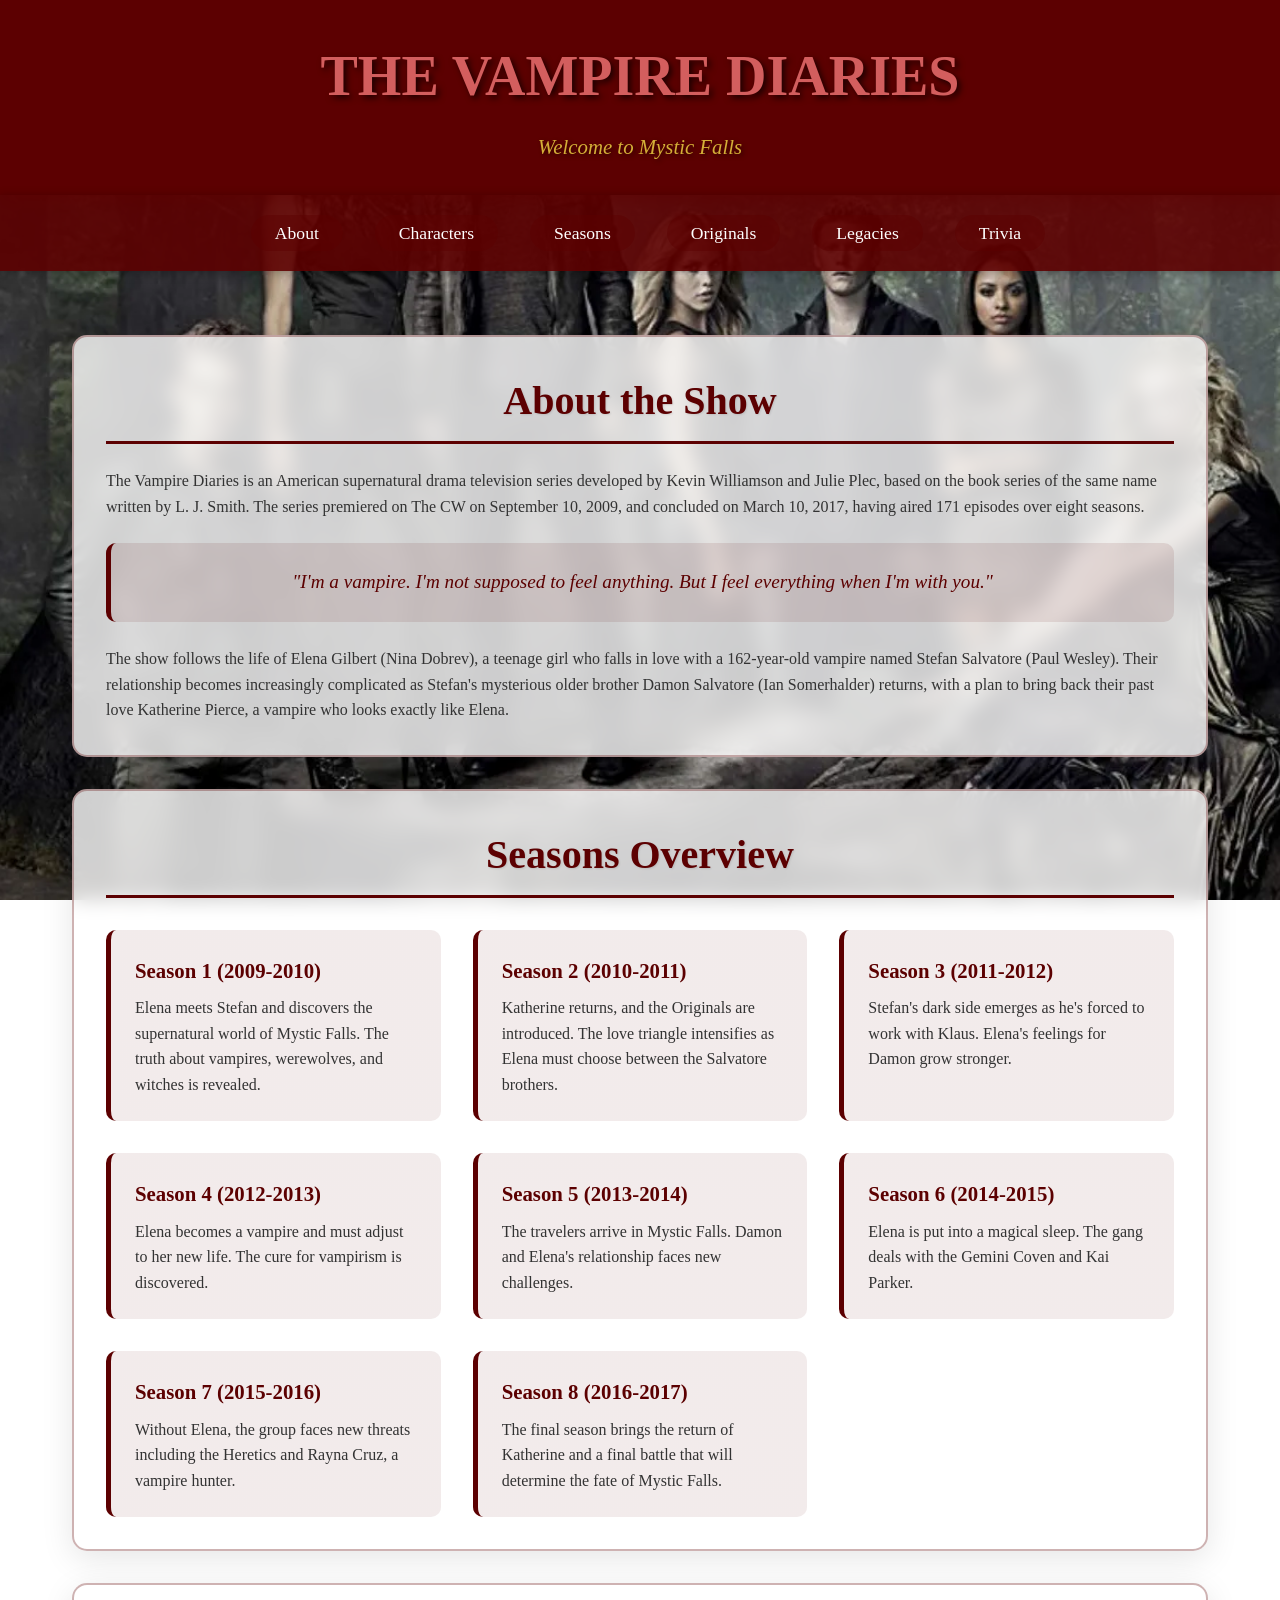
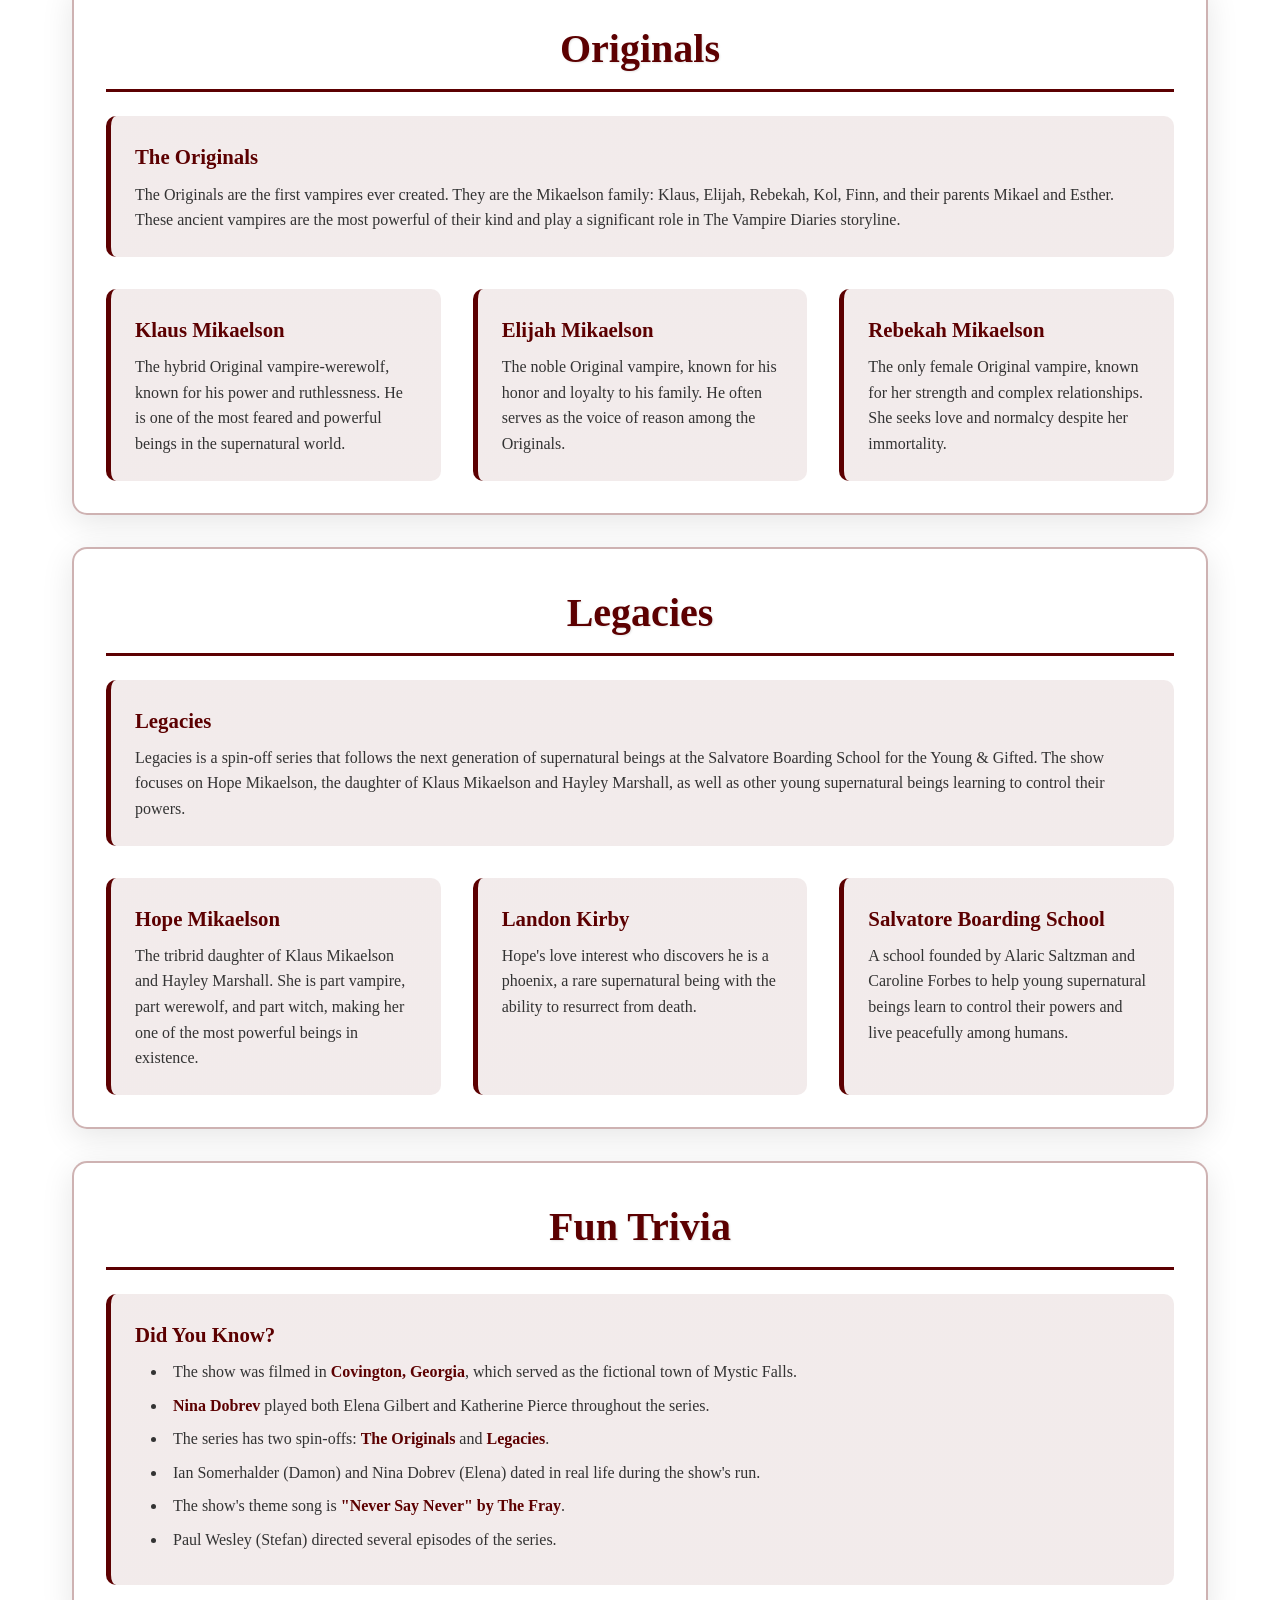
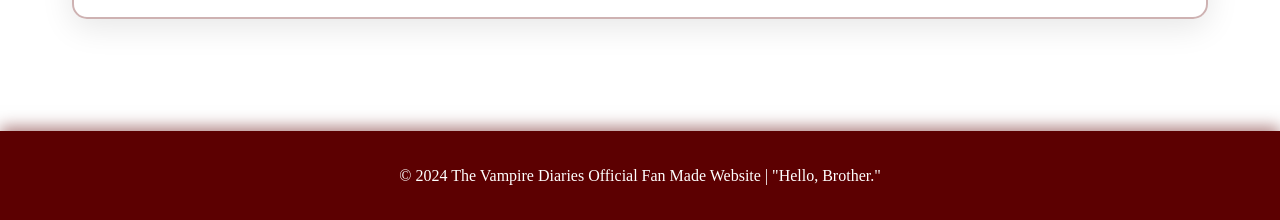
==== index.html @ edafb7a0 "Commit" ====
<!DOCTYPE html>
<html lang="en">
<head>
    <meta charset="UTF-8">
    <meta name="viewport" content="width=device-width, initial-scale=1.0">
    <title>The Vampire Diaries - Official Fan Made Website</title>
    <link rel="stylesheet" href="styles.css">
</head>
<body>
    <header>
        <h1>THE VAMPIRE DIARIES</h1>
        <p class="tagline">Welcome to Mystic Falls</p>
    </header>

    <nav>
        <ul>
            <li><a href="index.html#about">About</a></li>
            <li><a href="characters.html">Characters</a></li>
            <li><a href="index.html#seasons">Seasons</a></li>
            <li><a href="index.html#originals">Originals</a></li>
            <li><a href="index.html#legacies">Legacies</a></li>
            <li><a href="index.html#trivia">Trivia</a></li>
        </ul>
    </nav>

    <div class="container">
        <section id="about" class="section">
            <h2>About the Show</h2>
            <p style="color: #333333;">The Vampire Diaries is an American supernatural drama television series developed by Kevin Williamson and Julie Plec, based on the book series of the same name written by L. J. Smith. The series premiered on The CW on September 10, 2009, and concluded on March 10, 2017, having aired 171 episodes over eight seasons.</p>
            
            <div class="quote">
                "I'm a vampire. I'm not supposed to feel anything. But I feel everything when I'm with you."
            </div>

            <p style="color: #333333;">The show follows the life of Elena Gilbert (Nina Dobrev), a teenage girl who falls in love with a 162-year-old vampire named Stefan Salvatore (Paul Wesley). Their relationship becomes increasingly complicated as Stefan's mysterious older brother Damon Salvatore (Ian Somerhalder) returns, with a plan to bring back their past love Katherine Pierce, a vampire who looks exactly like Elena.</p>
        </section>

        <section id="seasons" class="section">
            <h2>Seasons Overview</h2>
            <div class="info-grid">
                <div class="info-box">
                    <h4>Season 1 (2009-2010)</h4>
                    <p style="color: #333333;">Elena meets Stefan and discovers the supernatural world of Mystic Falls. The truth about vampires, werewolves, and witches is revealed.</p>
                </div>
                <div class="info-box">
                    <h4>Season 2 (2010-2011)</h4>
                    <p style="color: #333333;">Katherine returns, and the Originals are introduced. The love triangle intensifies as Elena must choose between the Salvatore brothers.</p>
                </div>
                <div class="info-box">
                    <h4>Season 3 (2011-2012)</h4>
                    <p style="color: #333333;">Stefan's dark side emerges as he's forced to work with Klaus. Elena's feelings for Damon grow stronger.</p>
                </div>
                <div class="info-box">
                    <h4>Season 4 (2012-2013)</h4>
                    <p style="color: #333333;">Elena becomes a vampire and must adjust to her new life. The cure for vampirism is discovered.</p>
                </div>
                <div class="info-box">
                    <h4>Season 5 (2013-2014)</h4>
                    <p style="color: #333333;">The travelers arrive in Mystic Falls. Damon and Elena's relationship faces new challenges.</p>
                </div>
                <div class="info-box">
                    <h4>Season 6 (2014-2015)</h4>
                    <p style="color: #333333;">Elena is put into a magical sleep. The gang deals with the Gemini Coven and Kai Parker.</p>
                </div>
                <div class="info-box">
                    <h4>Season 7 (2015-2016)</h4>
                    <p style="color: #333333;">Without Elena, the group faces new threats including the Heretics and Rayna Cruz, a vampire hunter.</p>
                </div>
                <div class="info-box">
                    <h4>Season 8 (2016-2017)</h4>
                    <p style="color: #333333;">The final season brings the return of Katherine and a final battle that will determine the fate of Mystic Falls.</p>
                </div>
            </div>
        </section>

        <section id="originals" class="section">
            <h2>Originals</h2>
            <div class="info-box">
                <h4>The Originals</h4>
                <p style="color: #333333;">The Originals are the first vampires ever created. They are the Mikaelson family: Klaus, Elijah, Rebekah, Kol, Finn, and their parents Mikael and Esther. These ancient vampires are the most powerful of their kind and play a significant role in The Vampire Diaries storyline.</p>
            </div>
            <div class="info-grid">
                <div class="info-box">
                    <h4>Klaus Mikaelson</h4>
                    <p style="color: #333333;">The hybrid Original vampire-werewolf, known for his power and ruthlessness. He is one of the most feared and powerful beings in the supernatural world.</p>
                </div>
                <div class="info-box">
                    <h4>Elijah Mikaelson</h4>
                    <p style="color: #333333;">The noble Original vampire, known for his honor and loyalty to his family. He often serves as the voice of reason among the Originals.</p>
                </div>
                <div class="info-box">
                    <h4>Rebekah Mikaelson</h4>
                    <p style="color: #333333;">The only female Original vampire, known for her strength and complex relationships. She seeks love and normalcy despite her immortality.</p>
                </div>
            </div>
        </section>

        <section id="legacies" class="section">
            <h2>Legacies</h2>
            <div class="info-box">
                <h4>Legacies</h4>
                <p style="color: #333333;">Legacies is a spin-off series that follows the next generation of supernatural beings at the Salvatore Boarding School for the Young & Gifted. The show focuses on Hope Mikaelson, the daughter of Klaus Mikaelson and Hayley Marshall, as well as other young supernatural beings learning to control their powers.</p>
            </div>
            <div class="info-grid">
                <div class="info-box">
                    <h4>Hope Mikaelson</h4>
                    <p style="color: #333333;">The tribrid daughter of Klaus Mikaelson and Hayley Marshall. She is part vampire, part werewolf, and part witch, making her one of the most powerful beings in existence.</p>
                </div>
                <div class="info-box">
                    <h4>Landon Kirby</h4>
                    <p style="color: #333333;">Hope's love interest who discovers he is a phoenix, a rare supernatural being with the ability to resurrect from death.</p>
                </div>
                <div class="info-box">
                    <h4>Salvatore Boarding School</h4>
                <p style="color: #333333;">A school founded by Alaric Saltzman and Caroline Forbes to help young supernatural beings learn to control their powers and live peacefully among humans.</p>
                </div>
            </div>
        </section>

        <section id="trivia" class="section">
            <h2>Fun Trivia</h2>
            <div class="info-box">
                <h4>Did You Know?</h4>
                <ul>
                    <li>The show was filmed in <span class="highlight">Covington, Georgia</span>, which served as the fictional town of Mystic Falls.</li>
                    <li><span class="highlight">Nina Dobrev</span> played both Elena Gilbert and Katherine Pierce throughout the series.</li>
                    <li>The series has two spin-offs: <span class="highlight">The Originals</span> and <span class="highlight">Legacies</span>.</li>
                    <li>Ian Somerhalder (Damon) and Nina Dobrev (Elena) dated in real life during the show's run.</li>
                    <li>The show's theme song is <span class="highlight">"Never Say Never" by The Fray</span>.</li>
                    <li>Paul Wesley (Stefan) directed several episodes of the series.</li>
                </ul>
            </div>
        </section>
    </div>

    <footer>
        <p>&copy; 2024 The Vampire Diaries Official Fan Made Website | "Hello, Brother."</p>
    </footer>
    <script src="script.js"></script>
</body>
</html>
---- styles.css ----
* {
    margin: 0;
    padding: 0;
    box-sizing: border-box;
}

body {
    font-family: 'Georgia', serif;
    background: linear-gradient(135deg, #a83a3a 0%, #f5f5f5 50%, #a83a3a 100%);
    /* Background image settings */
    background-image: url('images/background.jpg'); 
    background-size: cover;
    background-position: center;
    background-attachment: fixed;
    background-repeat: no-repeat;
    color: #1a1a1a;
    line-height: 1.6;
}

header {
    background: linear-gradient(135deg, #5C0001 0%, #5C0001 100%);
    /* Optional: Add header background image */
    /* background-image: url('images/header-bg.jpg'); */
    /* background-size: cover; */
    /* background-position: center; */
    /* background-blend-mode: overlay; */
    padding: 2rem 0;
    text-align: center;
    box-shadow: 0 4px 15px rgba(92, 0, 1, 0.5);
    position: relative;
}

/* Logo image styling */
.logo {
    max-width: 200px;
    height: auto;
    margin-bottom: 1rem;
}

.logo img {
    width: 100%;
    height: auto;
    display: block;
}

h1 {
    font-size: 3.5rem;
    text-shadow: 3px 3px 6px rgba(0, 0, 0, 0.7);
    margin-bottom: 0.5rem;
    color: #d35e5e;
}

.tagline {
    font-size: 1.3rem;
    font-style: italic;
    color: #d4af37;
    text-shadow: 2px 2px 4px rgba(0, 0, 0, 0.5);
}

nav {
    background-color: rgba(92, 0, 1, 0.9);
    padding: 1rem 0;
    position: sticky;
    top: 0;
    z-index: 100;
    box-shadow: 0 2px 10px rgba(0, 0, 0, 0.3);
}

nav ul {
    list-style: none;
    display: flex;
    justify-content: center;
    flex-wrap: wrap;
    gap: 2rem;
}

nav a {
    color: #ffffff;
    text-decoration: none;
    font-size: 1.1rem;
    padding: 0.5rem 1.5rem;
    border-radius: 25px;
    transition: all 0.3s ease;
    background-color: rgba(92, 0, 1, 0.5);
}

nav a:hover {
    background-color: #5C0001;
    transform: translateY(-2px);
    box-shadow: 0 4px 8px rgba(92, 0, 1, 0.4);
}

.container {
    max-width: 1200px;
    margin: 0 auto;
    padding: 2rem;
}

.section {
    background: rgba(255, 255, 255, 0.8);
    border-radius: 15px;
    padding: 2rem;
    margin: 2rem 0;
    backdrop-filter: blur(10px);
    border: 2px solid rgba(92, 0, 1, 0.3);
    box-shadow: 0 8px 32px rgba(0, 0, 0, 0.1);
}

.section h2 {
    color: #5C0001;
    font-size: 2.5rem;
    margin-bottom: 1.5rem;
    text-align: center;
    text-shadow: 1px 1px 2px rgba(0, 0, 0, 0.1);
    border-bottom: 3px solid #5C0001;
    padding-bottom: 0.5rem;
}

.section h3 {
    color: #5C0001;
    font-size: 1.8rem;
    margin: 1.5rem 0 1rem 0;
}

.characters {
    display: grid;
    grid-template-columns: repeat(auto-fit, minmax(250px, 1fr));
    gap: 1.5rem;
    margin-top: 2rem;
}

.characters a {
    text-decoration: none;
    color: inherit;
    display: block;
}

.character-card {
    background: linear-gradient(135deg, rgba(92, 0, 1, 0.1) 0%, rgba(92, 0, 1, 0.1) 100%);
    /* Optional: Add character image background */
    /* background-image: url('images/characters/placeholder.jpg'); */
    /* background-size: cover; */
    /* background-position: center; */
    border-radius: 10px;
    padding: 1.5rem;
    text-align: center;
    border: 2px solid rgba(92, 0, 1, 0.5);
    transition: transform 0.3s ease, box-shadow 0.3s ease;
    position: relative;
    overflow: hidden;
}

/* Character image within card */
.character-image {
    width: 100%;
    max-width: 200px;
    height: 250px;
    object-fit: cover;
    border-radius: 8px;
    margin: 0 auto 1rem;
    display: block;
    border: 2px solid rgba(92, 0, 1, 0.3);
}

.character-image img {
    width: 100%;
    height: 100%;
    object-fit: cover;
    border-radius: 6px;
}

/* Character profile image on individual pages */
.character-profile-image {
    width: 100%;
    max-width: 400px;
    height: auto;
    min-height: 300px;
    border-radius: 15px;
    margin: 0 auto 2rem;
    display: block;
    box-shadow: 0 8px 25px rgba(92, 0, 1, 0.4);
    border: 3px solid rgba(92, 0, 1, 0.5);
    background: linear-gradient(135deg, rgba(92, 0, 1, 0.1) 0%, rgba(92, 0, 1, 0.05) 100%);
    position: relative;
}

.character-profile-image img {
    width: 100%;
    height: auto;
    display: block;
    border-radius: 12px;
}

/* Placeholder for missing images */
.character-profile-image::before {
    content: "Character Image";
    position: absolute;
    top: 50%;
    left: 50%;
    transform: translate(-50%, -50%);
    color: rgba(92, 0, 1, 0.5);
    font-size: 1.2rem;
    font-weight: bold;
    display: none;
}

.character-profile-image img[src=""],
.character-profile-image:not(:has(img[src]))::before {
    display: block;
}

.character-header {
    text-align: center;
    margin-bottom: 2rem;
}

.character-card:hover {
    transform: translateY(-5px);
    box-shadow: 0 10px 25px rgba(92, 0, 1, 0.5);
    border-color: #5C0001;
}

.character-card h4 {
    color: #5C0001;
    font-size: 1.5rem;
    margin-bottom: 0.5rem;
}

.character-card p {
    color: #333333;
    font-size: 0.95rem;
}

.info-grid {
    display: grid;
    grid-template-columns: repeat(auto-fit, minmax(300px, 1fr));
    gap: 2rem;
    margin-top: 2rem;
}

.info-box {
    background: linear-gradient(135deg, rgba(92, 0, 1, 0.08) 0%, rgba(92, 0, 1, 0.08) 100%);
    padding: 1.5rem;
    border-radius: 10px;
    border-left: 5px solid #5C0001;
}

.info-box h4 {
    color: #5C0001;
    margin-bottom: 0.5rem;
    font-size: 1.3rem;
}

ul {
    list-style-position: inside;
    color: #333333;
    margin-left: 1rem;
}

ul li {
    margin: 0.5rem 0;
}

.highlight {
    color: #5C0001;
    font-weight: bold;
}

footer {
    background: linear-gradient(135deg, #5C0001 0%, #5C0001 100%);
    /* Optional: Add footer background image */
    /* background-image: url('images/footer-bg.jpg'); */
    /* background-size: cover; */
    /* background-position: center; */
    /* background-blend-mode: overlay; */
    text-align: center;
    padding: 2rem;
    margin-top: 3rem;
    box-shadow: 0 -4px 15px rgba(92, 0, 1, 0.5);
    position: relative;
}

/* Decorative images */
.decorative-image {
    max-width: 100%;
    height: auto;
    display: block;
    margin: 1rem auto;
}

.section-image {
    width: 100%;
    max-width: 600px;
    height: auto;
    border-radius: 10px;
    margin: 1.5rem auto;
    display: block;
    box-shadow: 0 4px 15px rgba(0, 0, 0, 0.2);
    border: 2px solid rgba(92, 0, 1, 0.3);
}

/* Icon images */
.icon {
    width: 24px;
    height: 24px;
    display: inline-block;
    vertical-align: middle;
    margin-right: 0.5rem;
}

.icon-small {
    width: 16px;
    height: 16px;
}

.icon-large {
    width: 48px;
    height: 48px;
}

footer p {
    color: #ffffff;
    font-size: 1rem;
}

.quote {
    font-style: italic;
    font-size: 1.2rem;
    color: #5C0001;
    text-align: center;
    padding: 1.5rem;
    background: rgba(92, 0, 1, 0.1);
    border-radius: 10px;
    border-left: 5px solid #5C0001;
    margin: 1.5rem 0;
}

@media (max-width: 768px) {
    h1 {
        font-size: 2.5rem;
    }
    
    nav ul {
        flex-direction: column;
        gap: 0.5rem;
    }
}
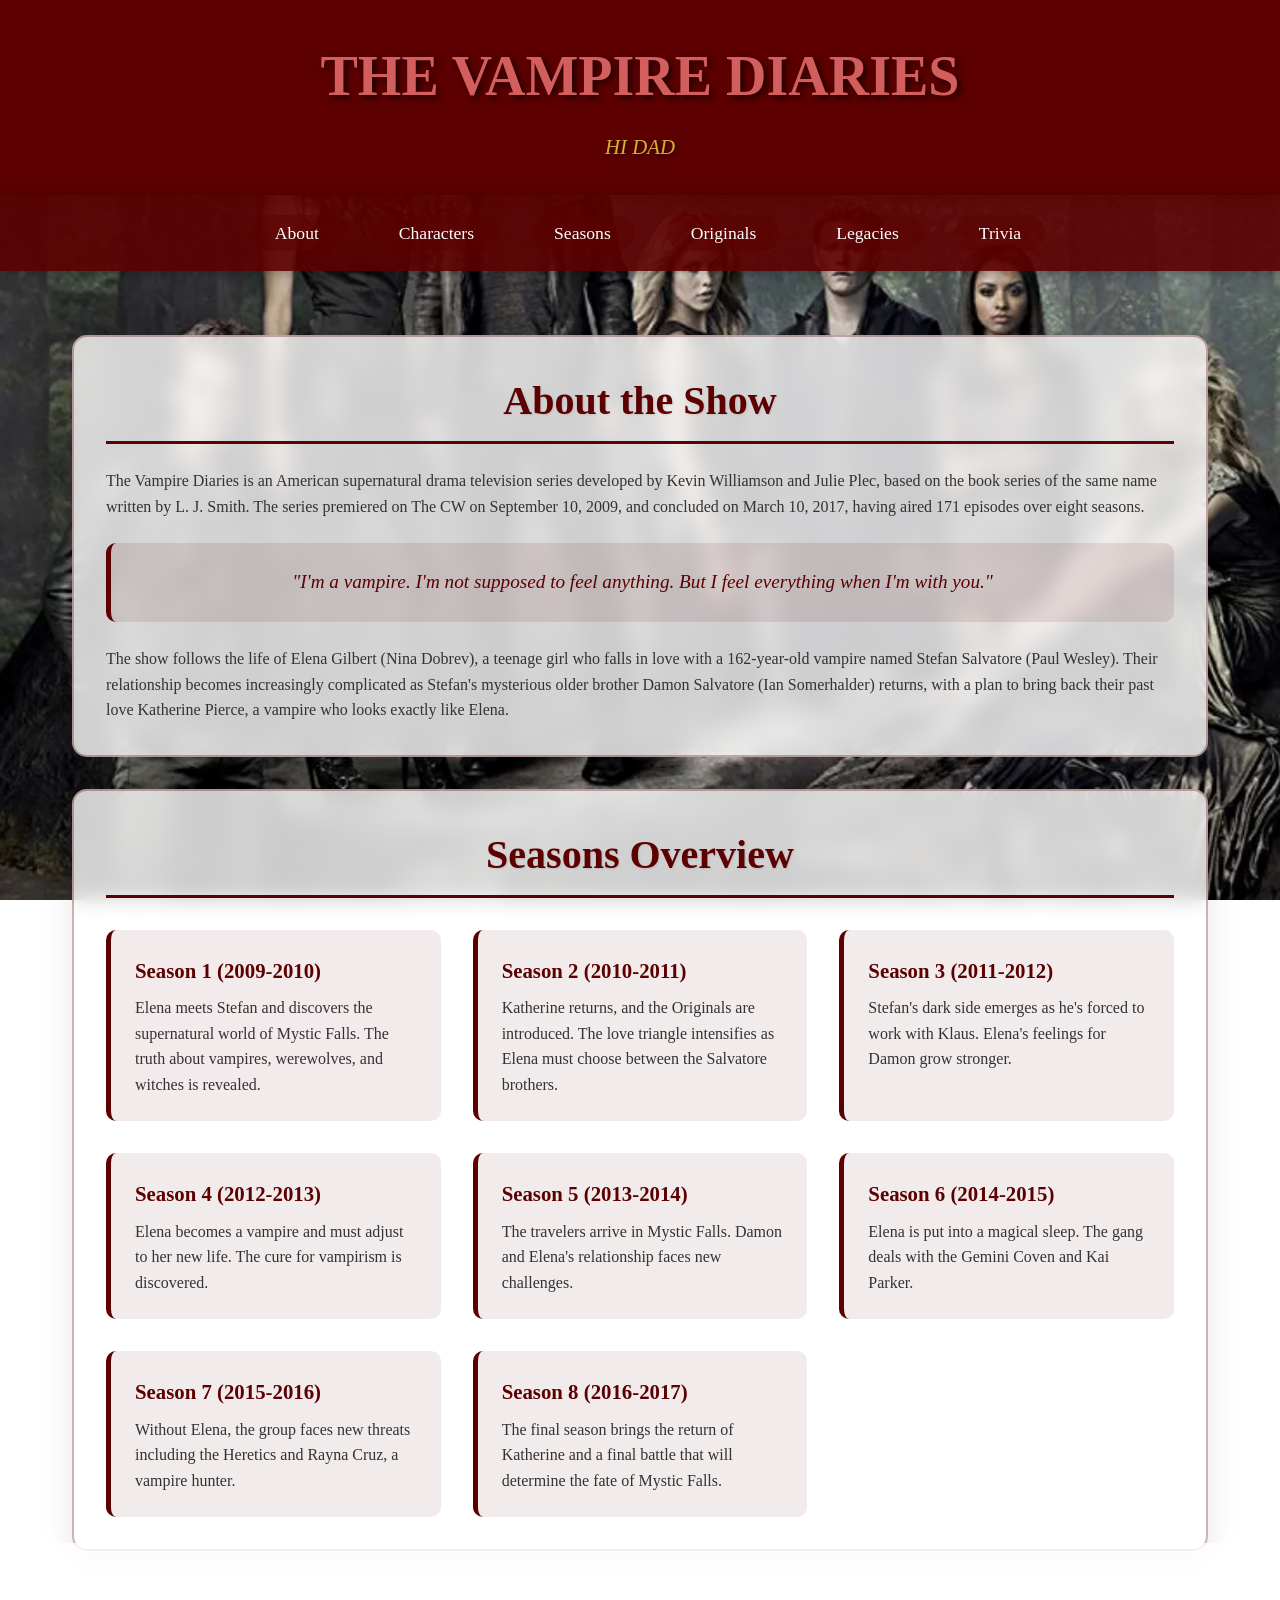
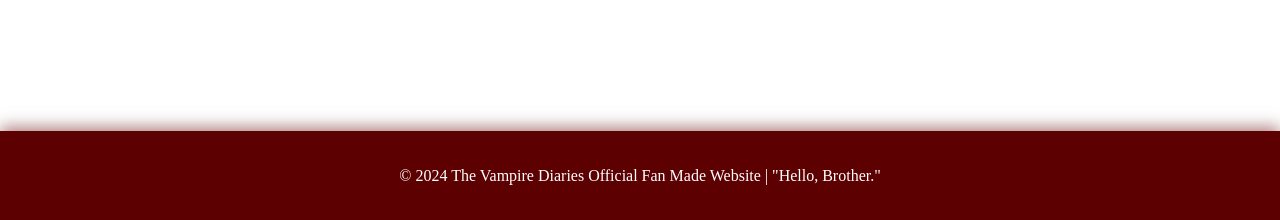
==== commit cdc0e3d5: "info change" ====
--- a/index.html
+++ b/index.html
@@ -9,7 +9,7 @@
 <body>
     <header>
         <h1>THE VAMPIRE DIARIES</h1>
-        <p class="tagline">Welcome to Mystic Falls</p>
+        <p class="tagline">HI DAD</p>
     </header>
 
     <nav>
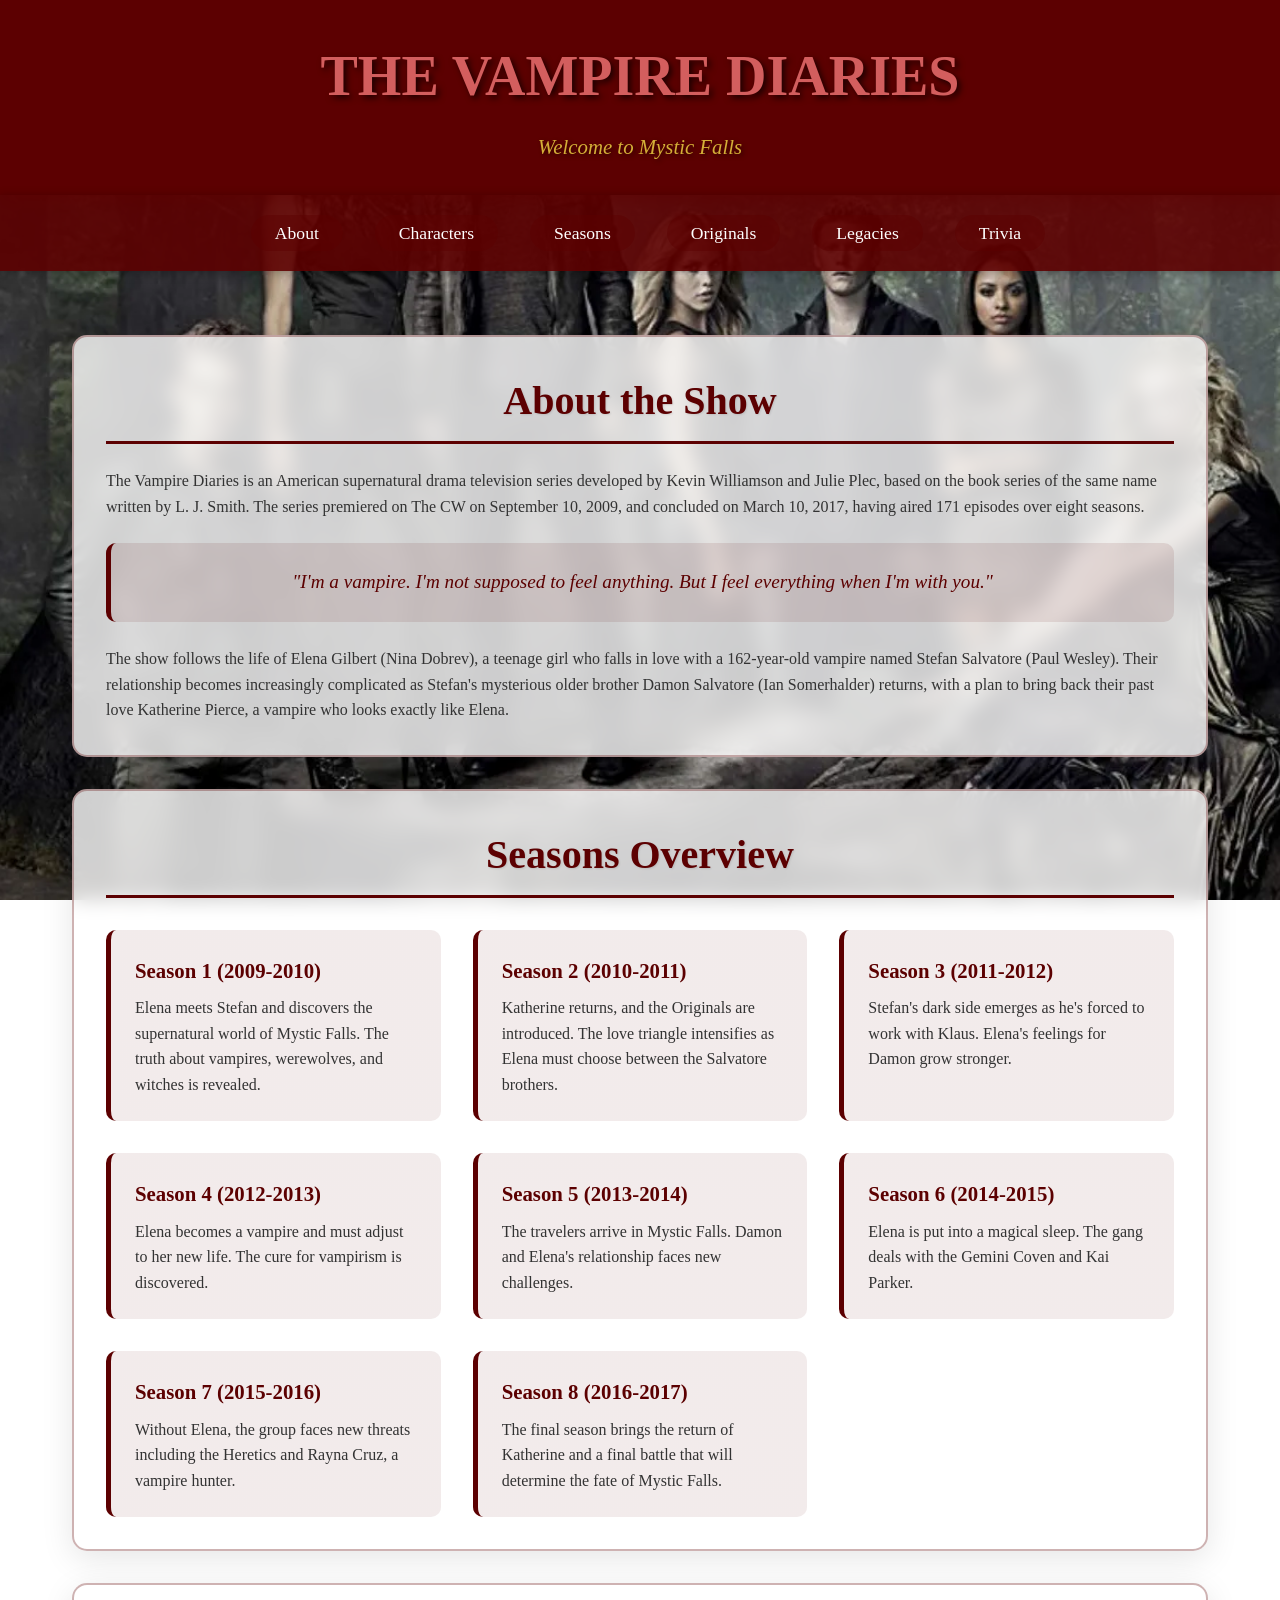
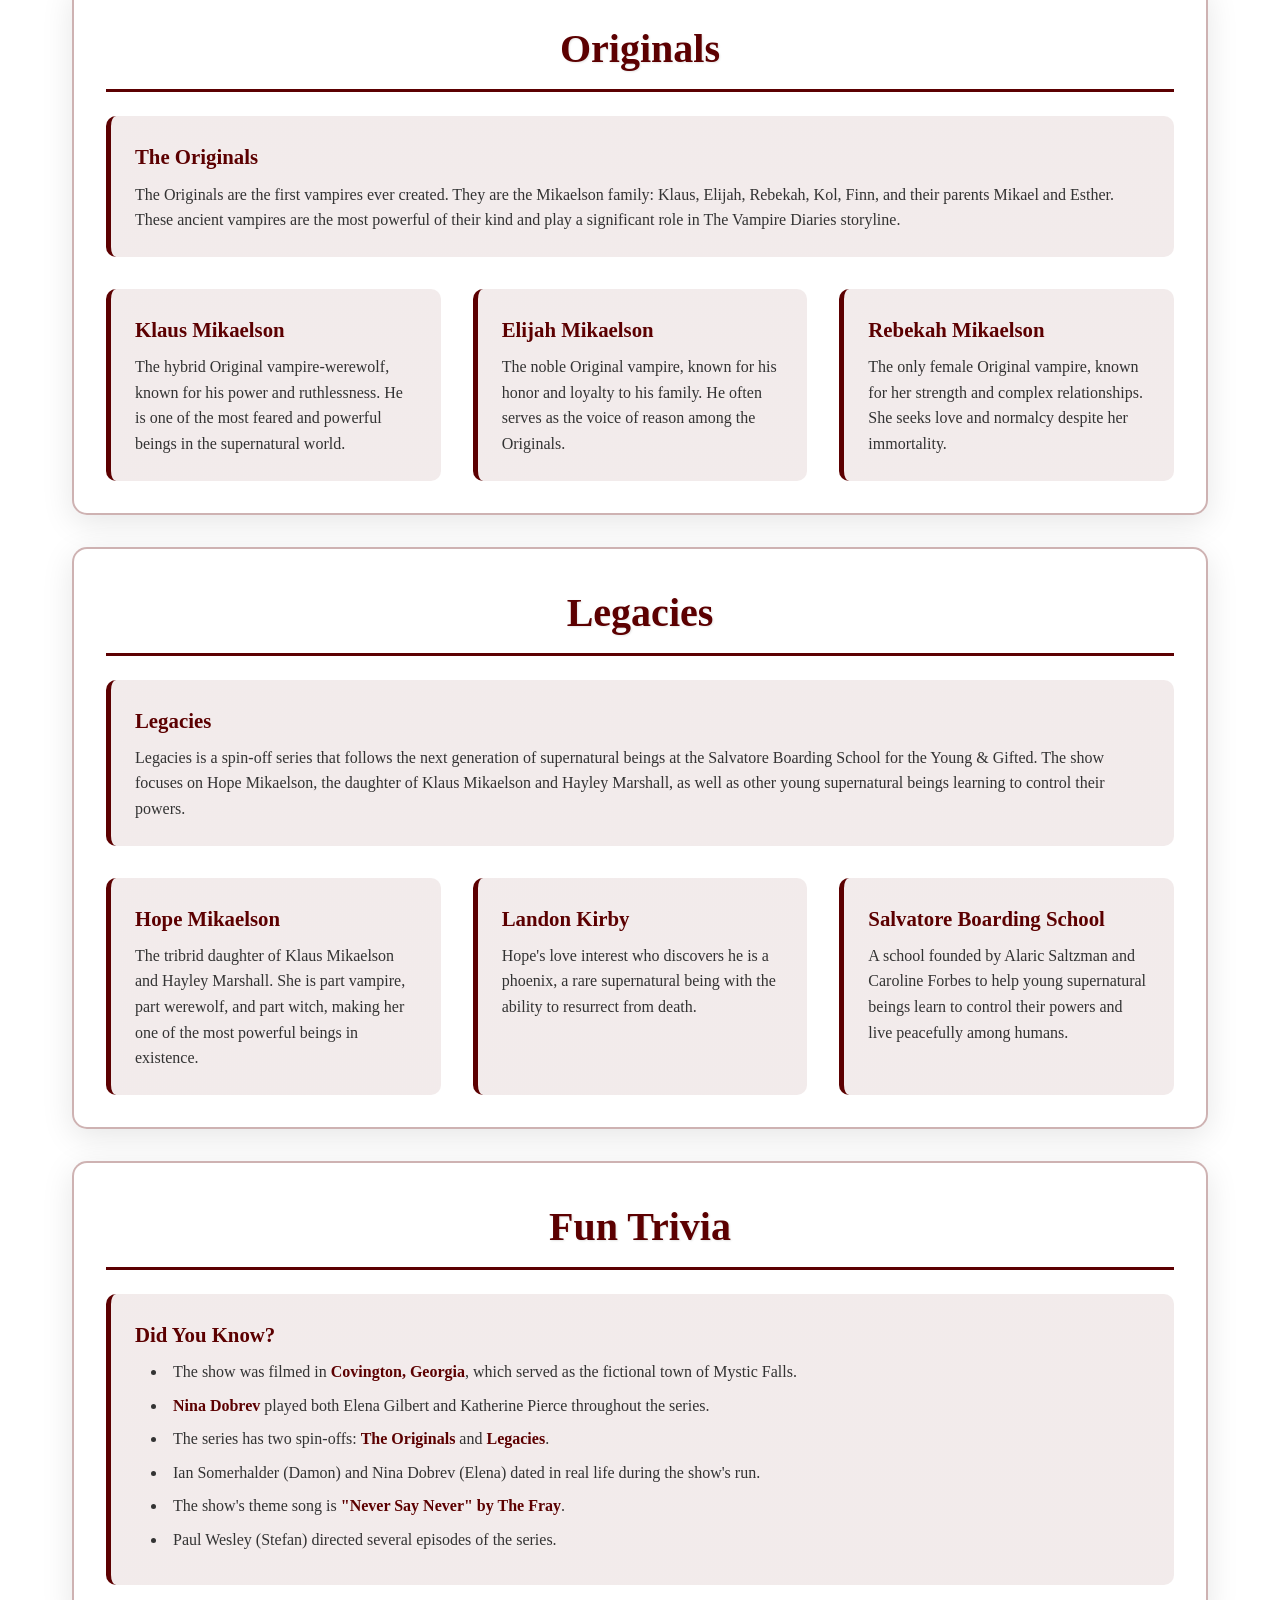
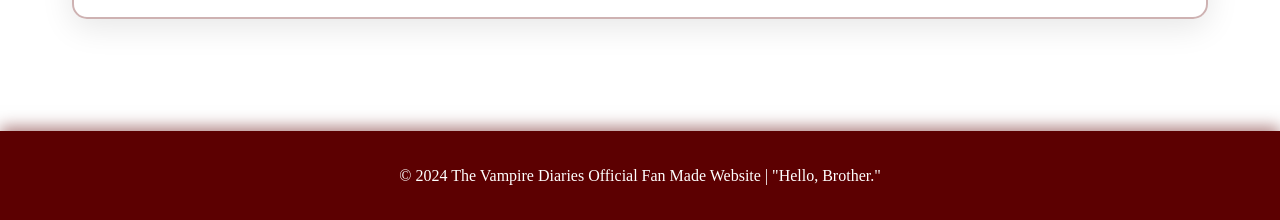
==== commit 3d8f07e5: "welcome" ====
--- a/index.html
+++ b/index.html
@@ -9,7 +9,7 @@
 <body>
     <header>
         <h1>THE VAMPIRE DIARIES</h1>
-        <p class="tagline">HI DAD</p>
+        <p class="tagline">Welcome to Mystic Falls</p>
     </header>
 
     <nav>
